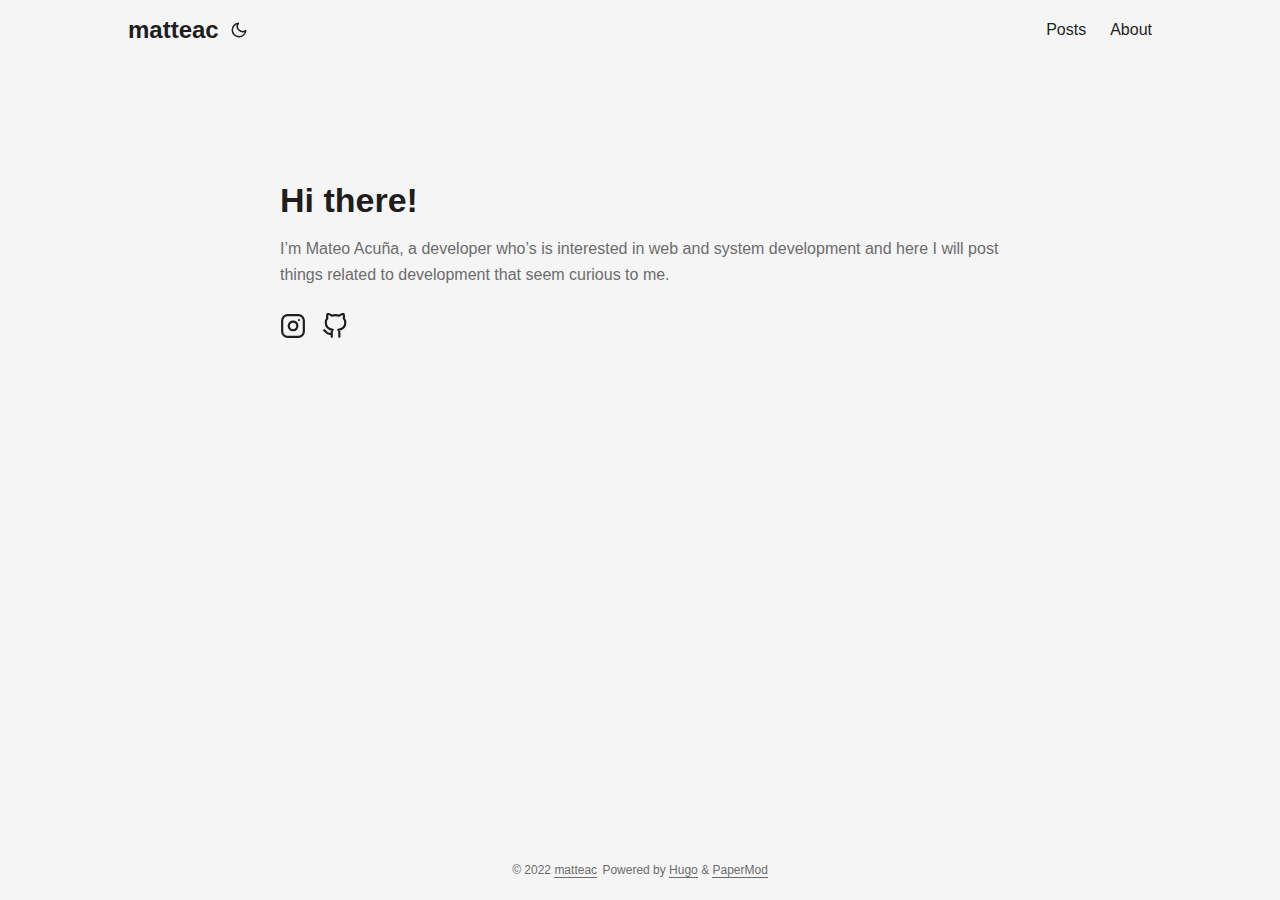
==== index.html @ 207a94a9 "_" ====
<!DOCTYPE html>
<html lang="en" dir="auto">

<head>
	<meta name="generator" content="Hugo 0.104.3" /><meta charset="utf-8">
<meta http-equiv="X-UA-Compatible" content="IE=edge">
<meta name="viewport" content="width=device-width, initial-scale=1, shrink-to-fit=no">
<meta name="robots" content="index, follow">
<title>matteac</title>

<meta name="description" content="">
<meta name="author" content="">
<link rel="canonical" href="https://matteac.github.io/">
<link crossorigin="anonymous" href="/assets/css/stylesheet.d14aed24764c28a12c6d45e40e3be982b000d5aaeb9db9fe483a40044fd19e97.css" integrity="sha256-0UrtJHZMKKEsbUXkDjvpgrAA1arrnbn&#43;SDpABE/Rnpc=" rel="preload stylesheet" as="style">
<link rel="icon" href="https://matteac.github.io/favicon.ico">
<link rel="icon" type="image/png" sizes="16x16" href="https://matteac.github.io/favicon-16x16.png">
<link rel="icon" type="image/png" sizes="32x32" href="https://matteac.github.io/favicon-32x32.png">
<link rel="apple-touch-icon" href="https://matteac.github.io/apple-touch-icon.png">
<link rel="mask-icon" href="https://matteac.github.io/safari-pinned-tab.svg">
<meta name="theme-color" content="#2e2e33">
<meta name="msapplication-TileColor" content="#2e2e33">
<link rel="alternate" type="application/rss+xml" href="https://matteac.github.io/index.xml">
<noscript>
    <style>
        #theme-toggle,
        .top-link {
            display: none;
        }

    </style>
    <style>
        @media (prefers-color-scheme: dark) {
            :root {
                --theme: rgb(29, 30, 32);
                --entry: rgb(46, 46, 51);
                --primary: rgb(218, 218, 219);
                --secondary: rgb(155, 156, 157);
                --tertiary: rgb(65, 66, 68);
                --content: rgb(196, 196, 197);
                --hljs-bg: rgb(46, 46, 51);
                --code-bg: rgb(55, 56, 62);
                --border: rgb(51, 51, 51);
            }

            .list {
                background: var(--theme);
            }

            .list:not(.dark)::-webkit-scrollbar-track {
                background: 0 0;
            }

            .list:not(.dark)::-webkit-scrollbar-thumb {
                border-color: var(--theme);
            }
        }

    </style>
</noscript><meta property="og:title" content="matteac" />
<meta property="og:description" content="" />
<meta property="og:type" content="website" />
<meta property="og:url" content="https://matteac.github.io/" />

<meta name="twitter:card" content="summary"/>
<meta name="twitter:title" content="matteac"/>
<meta name="twitter:description" content=""/>

<script type="application/ld+json">
{
  "@context": "https://schema.org",
  "@type": "Organization",
  "name": "matteac",
  "url": "https://matteac.github.io/",
  "description": "",
  "thumbnailUrl": "https://matteac.github.io/favicon.ico",
  "sameAs": [
      "https://www.instagram.com/s.u.n.c.h.i.l.d/", "https://github.com/matteac"
  ]
}
</script>
</head>

<body class="list" id="top">
<script>
    if (localStorage.getItem("pref-theme") === "dark") {
        document.body.classList.add('dark');
    } else if (localStorage.getItem("pref-theme") === "light") {
        document.body.classList.remove('dark')
    } else if (window.matchMedia('(prefers-color-scheme: dark)').matches) {
        document.body.classList.add('dark');
    }

</script>

<header class="header">
    <nav class="nav">
        <div class="logo">
            <a href="https://matteac.github.io/" accesskey="h" title="matteac (Alt + H)">matteac</a>
            <div class="logo-switches">
                <button id="theme-toggle" accesskey="t" title="(Alt + T)">
                    <svg id="moon" xmlns="http://www.w3.org/2000/svg" width="24" height="18" viewBox="0 0 24 24"
                        fill="none" stroke="currentColor" stroke-width="2" stroke-linecap="round"
                        stroke-linejoin="round">
                        <path d="M21 12.79A9 9 0 1 1 11.21 3 7 7 0 0 0 21 12.79z"></path>
                    </svg>
                    <svg id="sun" xmlns="http://www.w3.org/2000/svg" width="24" height="18" viewBox="0 0 24 24"
                        fill="none" stroke="currentColor" stroke-width="2" stroke-linecap="round"
                        stroke-linejoin="round">
                        <circle cx="12" cy="12" r="5"></circle>
                        <line x1="12" y1="1" x2="12" y2="3"></line>
                        <line x1="12" y1="21" x2="12" y2="23"></line>
                        <line x1="4.22" y1="4.22" x2="5.64" y2="5.64"></line>
                        <line x1="18.36" y1="18.36" x2="19.78" y2="19.78"></line>
                        <line x1="1" y1="12" x2="3" y2="12"></line>
                        <line x1="21" y1="12" x2="23" y2="12"></line>
                        <line x1="4.22" y1="19.78" x2="5.64" y2="18.36"></line>
                        <line x1="18.36" y1="5.64" x2="19.78" y2="4.22"></line>
                    </svg>
                </button>
            </div>
        </div>
        <ul id="menu">
            <li>
                <a href="https://matteac.github.io/posts" title="Posts">
                    <span>Posts</span>
                </a>
            </li>
            <li>
                <a href="https://matteac.github.io/about" title="About">
                    <span>About</span>
                </a>
            </li>
        </ul>
    </nav>
</header>
<main class="main"> 
<article class="first-entry home-info">
    <header class="entry-header">
        <h1>Hi there!</h1>
    </header>
    <div class="entry-content">
        I&rsquo;m Mateo Acuña, a developer who&rsquo;s is interested in web and system development and here I will post things related to development that seem curious to me.
    </div>
    <footer class="entry-footer">
        <div class="social-icons">
    <a href="https://www.instagram.com/s.u.n.c.h.i.l.d/" target="_blank" rel="noopener noreferrer me" title="Instagram">
        <svg xmlns="http://www.w3.org/2000/svg" viewBox="0 0 24 24" fill="none" stroke="currentColor" stroke-width="2"
    stroke-linecap="round" stroke-linejoin="round">
    <rect x="2" y="2" width="20" height="20" rx="5" ry="5"></rect>
    <path d="M16 11.37A4 4 0 1 1 12.63 8 4 4 0 0 1 16 11.37z"></path>
    <line x1="17.5" y1="6.5" x2="17.5" y2="6.5"></line>
</svg>
    </a>
    <a href="https://github.com/matteac" target="_blank" rel="noopener noreferrer me" title="Github">
        <svg xmlns="http://www.w3.org/2000/svg" viewBox="0 0 24 24" fill="none" stroke="currentColor" stroke-width="2"
    stroke-linecap="round" stroke-linejoin="round">
    <path
        d="M9 19c-5 1.5-5-2.5-7-3m14 6v-3.87a3.37 3.37 0 0 0-.94-2.61c3.14-.35 6.44-1.54 6.44-7A5.44 5.44 0 0 0 20 4.77 5.07 5.07 0 0 0 19.91 1S18.73.65 16 2.48a13.38 13.38 0 0 0-7 0C6.27.65 5.09 1 5.09 1A5.07 5.07 0 0 0 5 4.77a5.44 5.44 0 0 0-1.5 3.78c0 5.42 3.3 6.61 6.44 7A3.37 3.37 0 0 0 9 18.13V22">
    </path>
</svg>
    </a>
</div>

    </footer>
</article>
    </main>
    
<footer class="footer">
    <span>&copy; 2022 <a href="https://matteac.github.io/">matteac</a></span>
    <span>
        Powered by
        <a href="https://gohugo.io/" rel="noopener noreferrer" target="_blank">Hugo</a> &
        <a href="https://github.com/adityatelange/hugo-PaperMod/" rel="noopener" target="_blank">PaperMod</a>
    </span>
</footer>
<a href="#top" aria-label="go to top" title="Go to Top (Alt + G)" class="top-link" id="top-link" accesskey="g">
    <svg xmlns="http://www.w3.org/2000/svg" viewBox="0 0 12 6" fill="currentColor">
        <path d="M12 6H0l6-6z" />
    </svg>
</a>

<script>
    let menu = document.getElementById('menu')
    if (menu) {
        menu.scrollLeft = localStorage.getItem("menu-scroll-position");
        menu.onscroll = function () {
            localStorage.setItem("menu-scroll-position", menu.scrollLeft);
        }
    }

    document.querySelectorAll('a[href^="#"]').forEach(anchor => {
        anchor.addEventListener("click", function (e) {
            e.preventDefault();
            var id = this.getAttribute("href").substr(1);
            if (!window.matchMedia('(prefers-reduced-motion: reduce)').matches) {
                document.querySelector(`[id='${decodeURIComponent(id)}']`).scrollIntoView({
                    behavior: "smooth"
                });
            } else {
                document.querySelector(`[id='${decodeURIComponent(id)}']`).scrollIntoView();
            }
            if (id === "top") {
                history.replaceState(null, null, " ");
            } else {
                history.pushState(null, null, `#${id}`);
            }
        });
    });

</script>
<script>
    var mybutton = document.getElementById("top-link");
    window.onscroll = function () {
        if (document.body.scrollTop > 800 || document.documentElement.scrollTop > 800) {
            mybutton.style.visibility = "visible";
            mybutton.style.opacity = "1";
        } else {
            mybutton.style.visibility = "hidden";
            mybutton.style.opacity = "0";
        }
    };

</script>
<script>
    document.getElementById("theme-toggle").addEventListener("click", () => {
        if (document.body.className.includes("dark")) {
            document.body.classList.remove('dark');
            localStorage.setItem("pref-theme", 'light');
        } else {
            document.body.classList.add('dark');
            localStorage.setItem("pref-theme", 'dark');
        }
    })

</script>
</body>

</html>
---- assets/css/stylesheet.d14aed24764c28a12c6d45e40e3be982b000d5aaeb9db9fe483a40044fd19e97.css ----
/*
  PaperMod v6
  License: MIT https://github.com/adityatelange/hugo-PaperMod/blob/master/LICENSE
  Copyright (c) 2020 nanxiaobei and adityatelange
  Copyright (c) 2021-2022 adityatelange
*/
:root{--gap:24px;--content-gap:20px;--nav-width:1024px;--main-width:720px;--header-height:60px;--footer-height:60px;--radius:8px;--theme:rgb(255, 255, 255);--entry:rgb(255, 255, 255);--primary:rgb(30, 30, 30);--secondary:rgb(108, 108, 108);--tertiary:rgb(214, 214, 214);--content:rgb(31, 31, 31);--hljs-bg:rgb(28, 29, 33);--code-bg:rgb(245, 245, 245);--border:rgb(238, 238, 238)}.dark{--theme:rgb(29, 30, 32);--entry:rgb(46, 46, 51);--primary:rgb(218, 218, 219);--secondary:rgb(155, 156, 157);--tertiary:rgb(65, 66, 68);--content:rgb(196, 196, 197);--hljs-bg:rgb(46, 46, 51);--code-bg:rgb(55, 56, 62);--border:rgb(51, 51, 51)}.list{background:var(--code-bg)}.dark.list{background:var(--theme)}*,::after,::before{box-sizing:border-box}html{-webkit-tap-highlight-color:transparent;overflow-y:scroll}a,button,body,h1,h2,h3,h4,h5,h6{color:var(--primary)}body{font-family:-apple-system,BlinkMacSystemFont,segoe ui,Roboto,Oxygen,Ubuntu,Cantarell,open sans,helvetica neue,sans-serif;font-size:18px;line-height:1.6;word-break:break-word;background:var(--theme)}article,aside,figcaption,figure,footer,header,hgroup,main,nav,section,table{display:block}h1,h2,h3,h4,h5,h6{line-height:1.2}h1,h2,h3,h4,h5,h6,p{margin-top:0;margin-bottom:0}ul{padding:0}a{text-decoration:none}body,figure,ul{margin:0}table{width:100%;border-collapse:collapse;border-spacing:0;overflow-x:auto;word-break:keep-all}button,input,textarea{padding:0;font:inherit;background:0 0;border:0}input,textarea{outline:0}button,input[type=button],input[type=submit]{cursor:pointer}input:-webkit-autofill,textarea:-webkit-autofill{box-shadow:0 0 0 50px var(--theme)inset}img{display:block;max-width:100%}.not-found{position:absolute;left:0;right:0;height:80%;font-size:50px;font-weight:100;display:flex;flex-direction:column;align-items:center;justify-content:center;word-break:keep-all}.e404{font-size:120px;font-weight:700}.archive-posts{width:100%;font-size:16px}.archive-year{margin-top:40px}.archive-year:not(:last-of-type){border-bottom:2px solid var(--border)}.archive-month{display:flex;align-items:flex-start;padding:10px 0}.archive-month-header{margin:25px 0;width:200px}.archive-month:not(:last-of-type){border-bottom:1px solid var(--border)}.archive-entry{position:relative;padding:5px;margin:10px 0}.archive-entry-title{margin:5px 0;font-weight:400}.archive-count,.archive-meta{color:var(--secondary);font-size:14px}.footer,.top-link{font-size:12px;color:var(--secondary)}.footer{max-width:calc(var(--main-width) + var(--gap) * 2);margin:auto;padding:calc((var(--footer-height) - var(--gap))/2)var(--gap);text-align:center;line-height:24px}.footer span{margin-inline-start:1px;margin-inline-end:1px}.footer span:last-child{white-space:nowrap}.footer a{color:inherit;border-bottom:1px solid var(--secondary)}.footer a:hover{border-bottom:1px solid var(--primary)}.top-link{visibility:hidden;position:fixed;bottom:60px;right:30px;z-index:99;background:var(--tertiary);width:42px;height:42px;padding:12px;border-radius:64px;transition:visibility .5s,opacity .8s linear}.top-link,.top-link svg{filter:drop-shadow(0 0 0 var(--theme))}.footer a:hover,.top-link:hover{color:var(--primary)}.top-link:focus,#theme-toggle:focus{outline:0}.nav{display:flex;flex-wrap:wrap;justify-content:space-between;max-width:calc(var(--nav-width) + var(--gap) * 2);margin-inline-start:auto;margin-inline-end:auto;line-height:var(--header-height)}.nav a{display:block}.logo,#menu{display:flex;margin:auto var(--gap)}.logo{flex-wrap:inherit}.logo a{font-size:24px;font-weight:700}.logo a img,.logo a svg{display:inline;vertical-align:middle;pointer-events:none;transform:translate(0,-10%);border-radius:6px;margin-inline-end:8px}button#theme-toggle{font-size:26px;margin:auto 4px}body.dark #moon{vertical-align:middle;display:none}body:not(.dark) #sun{display:none}#menu{list-style:none;word-break:keep-all;overflow-x:auto;white-space:nowrap}#menu li+li{margin-inline-start:var(--gap)}#menu a{font-size:16px}#menu .active{font-weight:500;border-bottom:2px solid}.lang-switch li,.lang-switch ul,.logo-switches{display:inline-flex;margin:auto 4px}.lang-switch{display:flex;flex-wrap:inherit}.lang-switch a{margin:auto 3px;font-size:16px;font-weight:500}.logo-switches{flex-wrap:inherit}.main{position:relative;min-height:calc(100vh - var(--header-height) - var(--footer-height));max-width:calc(var(--main-width) + var(--gap) * 2);margin:auto;padding:var(--gap)}.page-header h1{font-size:40px}.pagination{display:flex}.pagination a{color:var(--theme);font-size:13px;line-height:36px;background:var(--primary);border-radius:calc(36px/2);padding:0 16px}.pagination .next{margin-inline-start:auto}.social-icons{padding:12px 0}.social-icons a:not(:last-of-type){margin-inline-end:12px}.social-icons a svg{height:26px;width:26px}code{direction:ltr}div.highlight,pre{position:relative}.copy-code{display:none;position:absolute;top:4px;right:4px;color:rgba(255,255,255,.8);background:rgba(78,78,78,.8);border-radius:var(--radius);padding:0 5px;font-size:14px;user-select:none}div.highlight:hover .copy-code,pre:hover .copy-code{display:block}.first-entry{position:relative;display:flex;flex-direction:column;justify-content:center;min-height:320px;margin:var(--gap)0 calc(var(--gap) * 2)}.first-entry .entry-header{overflow:hidden;display:-webkit-box;-webkit-box-orient:vertical;-webkit-line-clamp:3}.first-entry .entry-header h1{font-size:34px;line-height:1.3}.first-entry .entry-content{margin:14px 0;font-size:16px;-webkit-line-clamp:3}.first-entry .entry-footer{font-size:14px}.home-info .entry-content{-webkit-line-clamp:unset}.post-entry{position:relative;margin-bottom:var(--gap);padding:var(--gap);background:var(--entry);border-radius:var(--radius);transition:transform .1s;border:1px solid var(--border)}.post-entry:active{transform:scale(.96)}.tag-entry .entry-cover{display:none}.entry-header h2{font-size:24px;line-height:1.3}.entry-content{margin:8px 0;color:var(--secondary);font-size:14px;line-height:1.6;overflow:hidden;display:-webkit-box;-webkit-box-orient:vertical;-webkit-line-clamp:2}.entry-footer{color:var(--secondary);font-size:13px}.entry-link{position:absolute;left:0;right:0;top:0;bottom:0}.entry-cover,.entry-isdraft{font-size:14px;color:var(--secondary)}.entry-cover{margin-bottom:var(--gap);text-align:center}.entry-cover img{border-radius:var(--radius);pointer-events:none;width:100%;height:auto}.entry-cover a{color:var(--secondary);box-shadow:0 1px 0 var(--primary)}.page-header,.post-header{margin:24px auto var(--content-gap)}.post-title{margin-bottom:2px;font-size:40px}.post-description{margin-top:10px;margin-bottom:5px}.post-meta,.breadcrumbs{color:var(--secondary);font-size:14px;display:flex;flex-wrap:wrap}.post-meta .i18n_list li{display:inline-flex;list-style:none;margin:auto 3px;box-shadow:0 1px 0 var(--secondary)}.breadcrumbs a{font-size:16px}.post-content{color:var(--content)}.post-content h3,.post-content h4,.post-content h5,.post-content h6{margin:24px 0 16px}.post-content h1{margin:40px auto 32px;font-size:40px}.post-content h2{margin:32px auto 24px;font-size:32px}.post-content h3{font-size:24px}.post-content h4{font-size:16px}.post-content h5{font-size:14px}.post-content h6{font-size:12px}.post-content a,.toc a:hover{box-shadow:0 1px}.post-content a code{margin:auto 0;border-radius:0;box-shadow:0 -1px 0 var(--primary)inset}.post-content del{text-decoration:none;background:linear-gradient(to right,var(--primary) 100%,transparent 0)0/1px 1px repeat-x}.post-content dl,.post-content ol,.post-content p,.post-content figure,.post-content ul{margin-bottom:var(--content-gap)}.post-content ol,.post-content ul{padding-inline-start:20px}.post-content li{margin-top:5px}.post-content li p{margin-bottom:0}.post-content dl{display:flex;flex-wrap:wrap;margin:0}.post-content dt{width:25%;font-weight:700}.post-content dd{width:75%;margin-inline-start:0;padding-inline-start:10px}.post-content dd~dd,.post-content dt~dt{margin-top:10px}.post-content table{margin-bottom:32px}.post-content table th,.post-content table:not(.highlighttable,.highlight table,.gist .highlight) td{min-width:80px;padding:12px 8px;line-height:1.5;border-bottom:1px solid var(--border)}.post-content table th{font-size:14px;text-align:start}.post-content table:not(.highlighttable) td code:only-child{margin:auto 0}.post-content .highlight table{border-radius:var(--radius)}.post-content .highlight:not(table){margin:10px auto;background:var(--hljs-bg)!important;border-radius:var(--radius);direction:ltr}.post-content li>.highlight{margin-inline-end:0}.post-content ul pre{margin-inline-start:calc(var(--gap) * -2)}.post-content .highlight pre{margin:0}.post-content .highlighttable{table-layout:fixed}.post-content .highlighttable td:first-child{width:40px}.post-content .highlighttable td .linenodiv{padding-inline-end:0!important}.post-content .highlighttable td .highlight,.post-content .highlighttable td .linenodiv pre{margin-bottom:0}.post-content code{margin:auto 4px;padding:4px 6px;font-size:.78em;line-height:1.5;background:var(--code-bg);border-radius:2px}.post-content pre code{display:block;margin:auto 0;padding:10px;color:#d5d5d6;background:var(--hljs-bg)!important;border-radius:var(--radius);overflow-x:auto;word-break:break-all}.post-content blockquote{margin:20px 0;padding:0 14px;border-inline-start:3px solid var(--primary)}.post-content hr{margin:30px 0;height:2px;background:var(--tertiary);border:0}.post-content iframe{max-width:100%}.post-content img{border-radius:4px;margin:1rem 0}.post-content img[src*="#center"]{margin:1rem auto}.post-content figure.align-center{text-align:center}.post-content figure>figcaption{color:var(--primary);font-size:16px;font-weight:700;margin:8px 0 16px}.post-content figure>figcaption>p{color:var(--secondary);font-size:14px;font-weight:400}.toc{margin:0 2px 40px;border:1px solid var(--border);background:var(--code-bg);border-radius:var(--radius);padding:.4em}.dark .toc{background:var(--entry)}.toc details summary{cursor:zoom-in;margin-inline-start:20px}.toc details[open] summary{cursor:zoom-out}.toc .details{display:inline;font-weight:500}.toc .inner{margin:0 20px;padding:10px 20px}.toc li ul{margin-inline-start:var(--gap)}.toc summary:focus{outline:0}.post-footer{margin-top:56px}.post-tags li{display:inline-block;margin-inline-end:3px;margin-bottom:5px}.post-tags a,.share-buttons,.paginav{border-radius:var(--radius);background:var(--code-bg);border:1px solid var(--border)}.post-tags a{display:block;padding-inline-start:14px;padding-inline-end:14px;color:var(--secondary);font-size:14px;line-height:34px;background:var(--code-bg)}.post-tags a:hover,.paginav a:hover{background:var(--border)}.share-buttons{margin:14px 0;padding-inline-start:var(--radius);display:flex;justify-content:center;overflow-x:auto}.share-buttons a{margin-top:10px}.share-buttons a:not(:last-of-type){margin-inline-end:12px}h1:hover .anchor,h2:hover .anchor,h3:hover .anchor,h4:hover .anchor,h5:hover .anchor,h6:hover .anchor{display:inline-flex;color:var(--secondary);margin-inline-start:8px;font-weight:500;user-select:none}.paginav{margin:10px 0;display:flex;line-height:30px;border-radius:var(--radius)}.paginav a{padding-inline-start:14px;padding-inline-end:14px;border-radius:var(--radius)}.paginav .title{letter-spacing:1px;text-transform:uppercase;font-size:small;color:var(--secondary)}.paginav .prev,.paginav .next{width:50%}.paginav span:hover:not(.title){box-shadow:0 1px}.paginav .next{margin-inline-start:auto;text-align:right}[dir=rtl] .paginav .next{text-align:left}h1>a>svg{display:inline}img.in-text{display:inline;margin:auto}.buttons,.main .profile{display:flex;justify-content:center}.main .profile{align-items:center;min-height:calc(100vh - var(--header-height) - var(--footer-height) - (var(--gap) * 2));text-align:center}.profile .profile_inner h1{padding:12px 0}.profile img{display:inline-table;border-radius:50%}.buttons{flex-wrap:wrap;max-width:400px;margin:0 auto}.button{background:var(--tertiary);border-radius:var(--radius);margin:8px;padding:6px;transition:transform .1s}.button-inner{padding:0 8px}.button:active{transform:scale(.96)}#searchbox input{padding:4px 10px;width:100%;color:var(--primary);font-weight:700;border:2px solid var(--tertiary);border-radius:var(--radius)}#searchbox input:focus{border-color:var(--secondary)}#searchResults li{list-style:none;border-radius:var(--radius);padding:10px;margin:10px 0;position:relative;font-weight:500}#searchResults{margin:10px 0;width:100%}#searchResults li:active{transition:transform .1s;transform:scale(.98)}#searchResults a{position:absolute;width:100%;height:100%;top:0;left:0;outline:none}#searchResults .focus{transform:scale(.98);border:2px solid var(--tertiary)}.terms-tags li{display:inline-block;margin:10px;font-weight:500}.terms-tags a{display:block;padding:3px 10px;background:var(--tertiary);border-radius:6px;transition:transform .1s}.terms-tags a:active{background:var(--tertiary);transform:scale(.96)}.hljs-comment,.hljs-quote{color:#b6b18b}.hljs-deletion,.hljs-name,.hljs-regexp,.hljs-selector-class,.hljs-selector-id,.hljs-tag,.hljs-template-variable,.hljs-variable{color:#eb3c54}.hljs-built_in,.hljs-builtin-name,.hljs-link,.hljs-literal,.hljs-meta,.hljs-number,.hljs-params,.hljs-type{color:#e7ce56}.hljs-attribute{color:#ee7c2b}.hljs-addition,.hljs-bullet,.hljs-string,.hljs-symbol{color:#4fb4d7}.hljs-section,.hljs-title{color:#78bb65}.hljs-keyword,.hljs-selector-tag{color:#b45ea4}.hljs{display:block;overflow-x:auto;background:#1c1d21;color:#c0c5ce;padding:.5em}.hljs-emphasis{font-style:italic}.hljs-strong{font-weight:700}::-webkit-scrollbar-track{background:0 0}.list:not(.dark)::-webkit-scrollbar-track{background:var(--code-bg)}::-webkit-scrollbar-thumb{background:var(--tertiary);border:5px solid var(--theme);border-radius:var(--radius)}.list:not(.dark)::-webkit-scrollbar-thumb{border:5px solid var(--code-bg)}::-webkit-scrollbar-thumb:hover{background:var(--secondary)}::-webkit-scrollbar:not(.highlighttable,.highlight table,.gist .highlight){background:var(--theme)}.post-content .highlighttable td .highlight pre code::-webkit-scrollbar{display:none}.post-content :not(table) ::-webkit-scrollbar-thumb{border:2px solid var(--hljs-bg);background:#717175}.post-content :not(table) ::-webkit-scrollbar-thumb:hover{background:#a3a3a5}.gist table::-webkit-scrollbar-thumb{border:2px solid #fff;background:#adadad}.gist table::-webkit-scrollbar-thumb:hover{background:#707070}.post-content table::-webkit-scrollbar-thumb{border-width:2px}@media screen and (min-width:768px){::-webkit-scrollbar{width:19px;height:11px}}@media screen and (max-width:768px){:root{--gap:14px}.profile img{transform:scale(.85)}.first-entry{min-height:260px}.archive-month{flex-direction:column}.archive-year{margin-top:20px}.footer{padding:calc((var(--footer-height) - var(--gap) - 10px)/2)var(--gap)}}@media screen and (max-width:900px){.list .top-link{transform:translateY(-5rem)}}@media(prefers-reduced-motion){.terms-tags a:active,.button:active,.post-entry:active,.top-link,#searchResults .focus,#searchResults li:active{transform:none}}
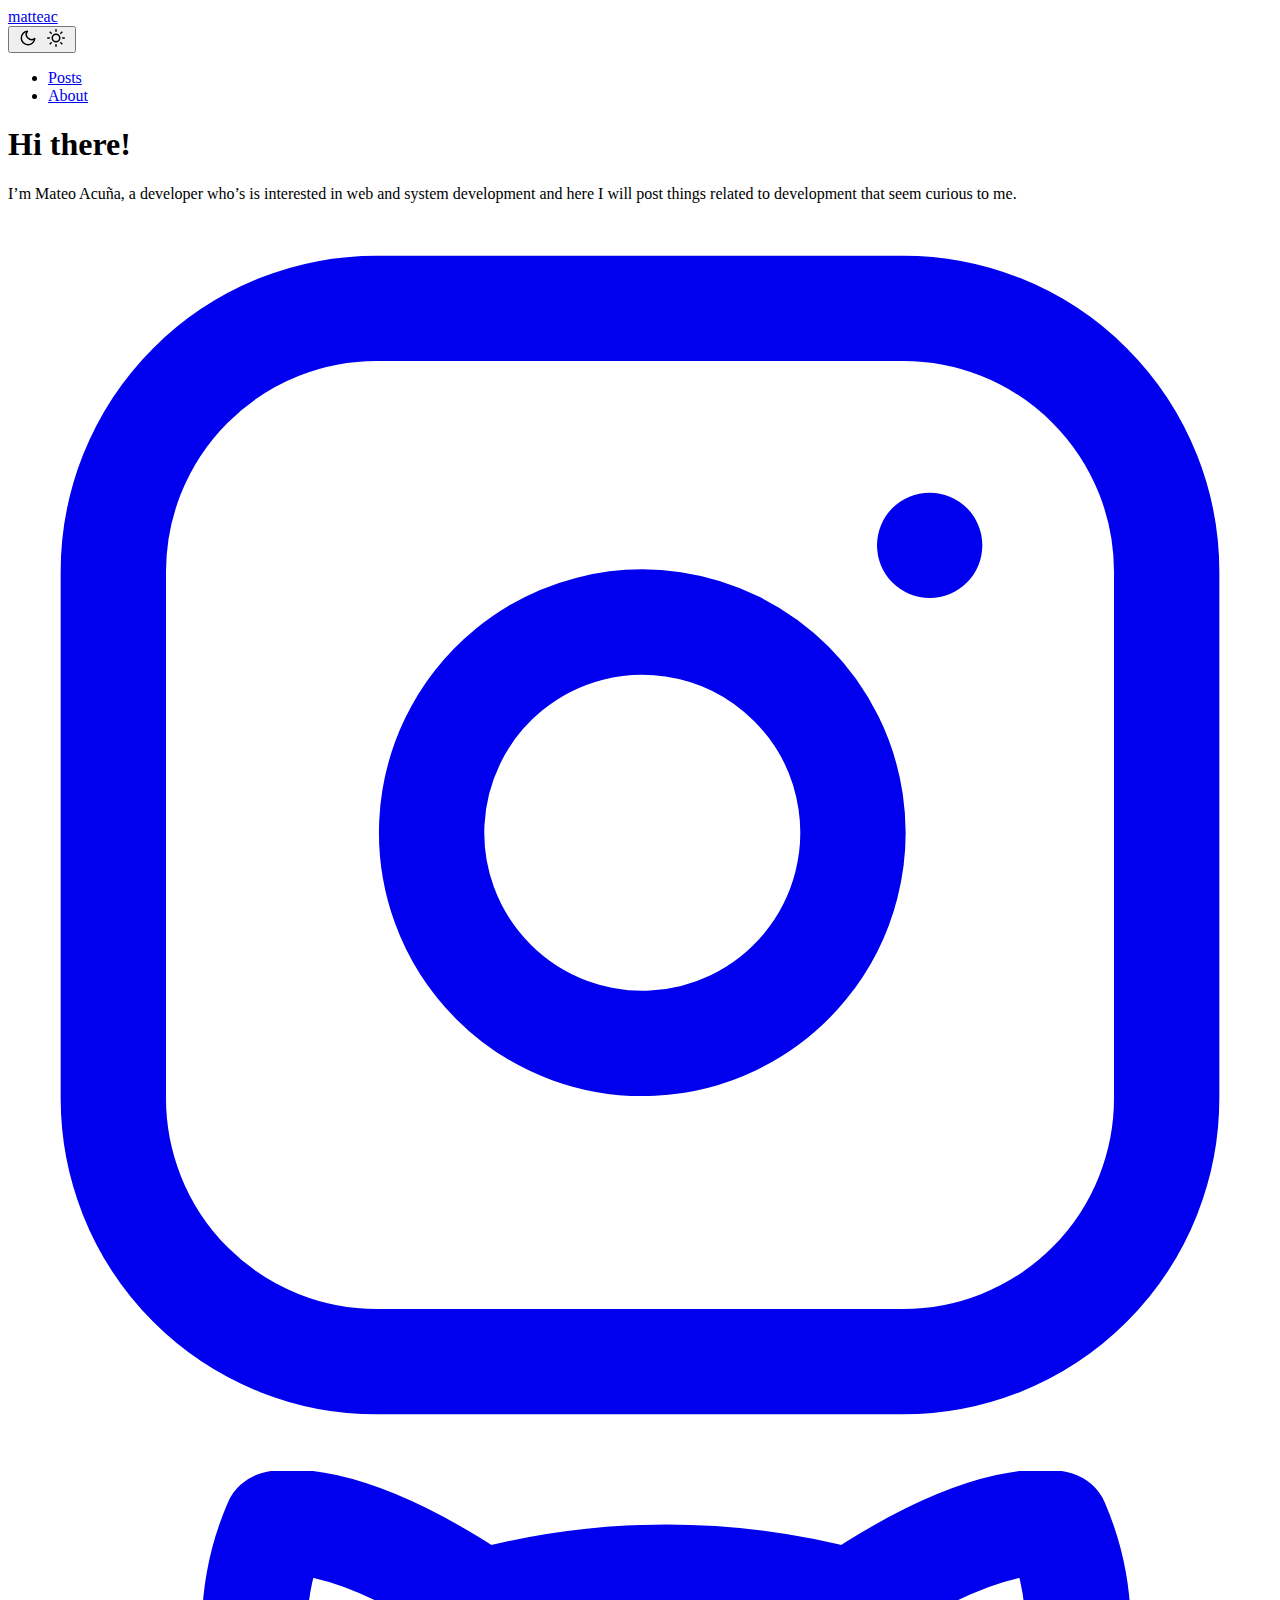
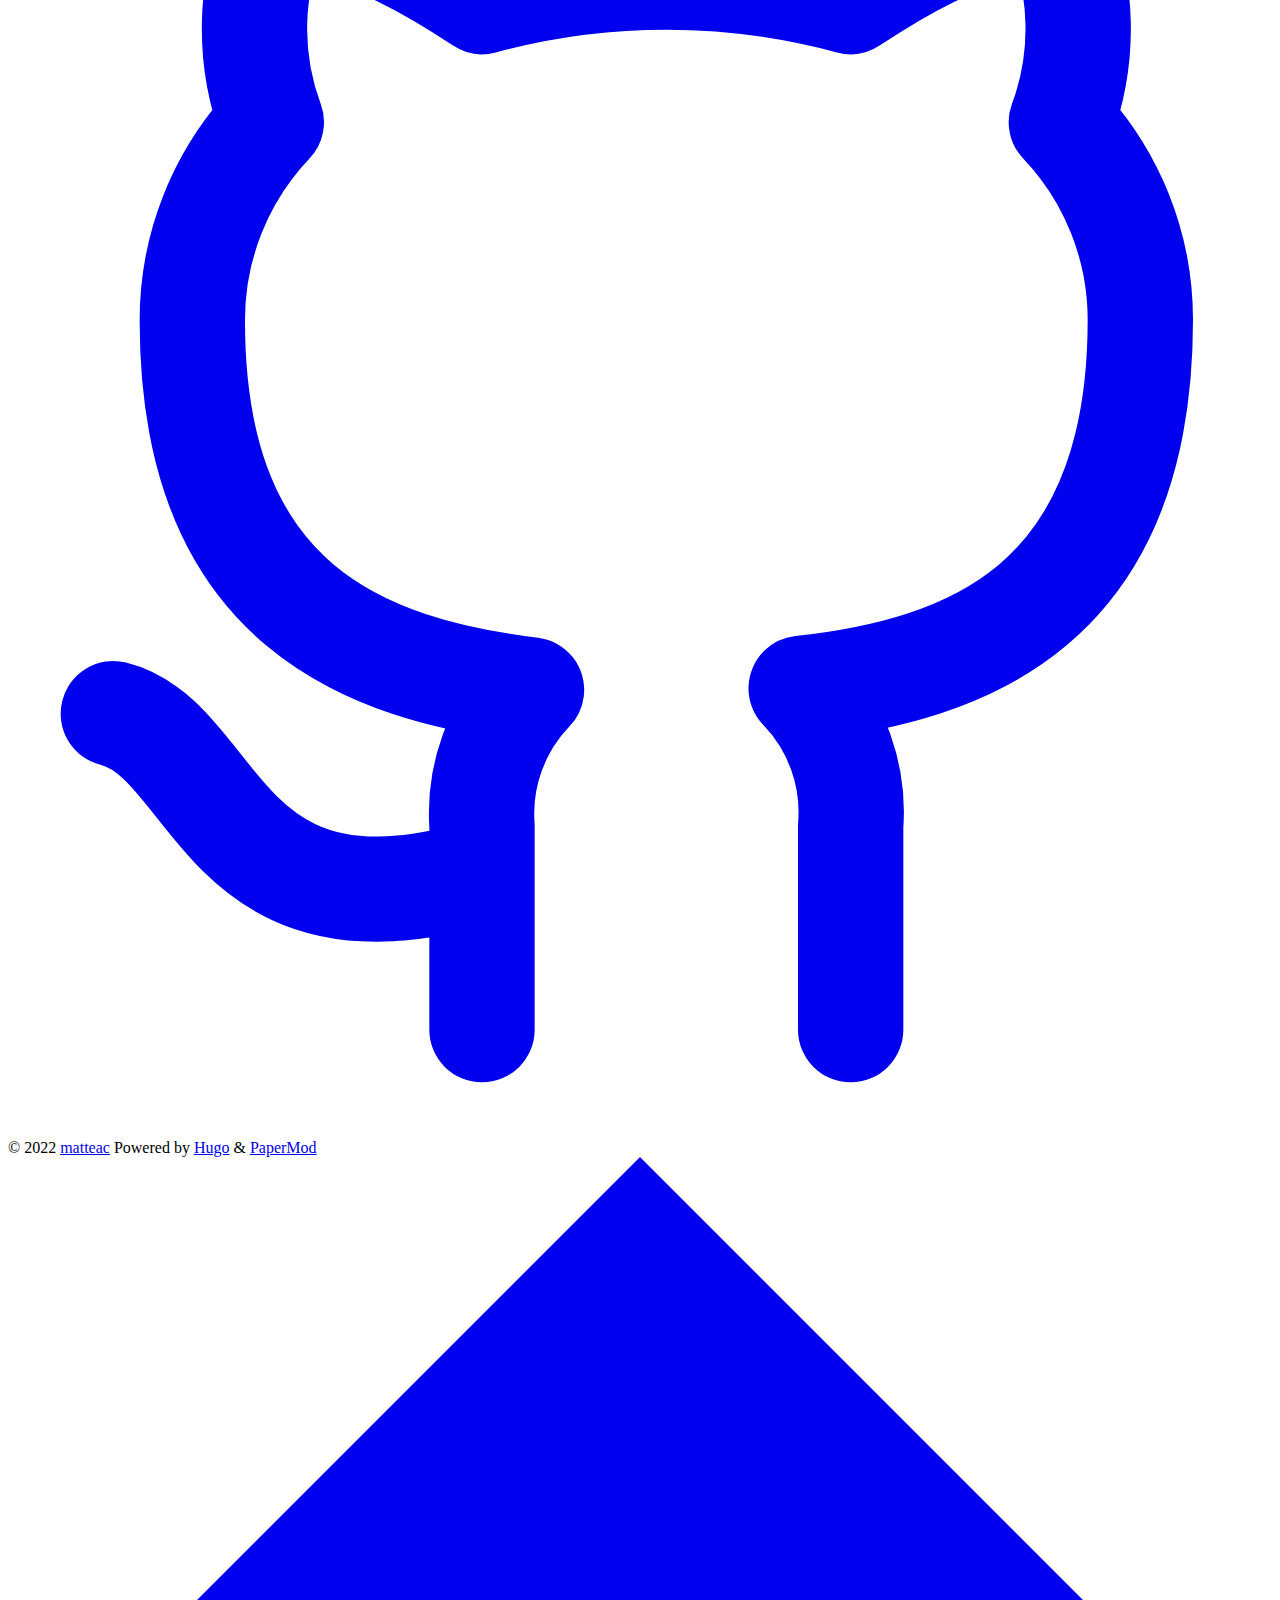
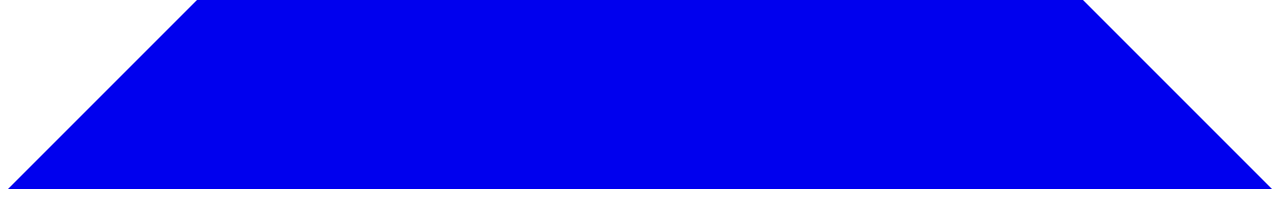
==== commit fe985e97: "_" ====
--- a/index.html
+++ b/index.html
@@ -10,16 +10,16 @@
 
 <meta name="description" content="">
 <meta name="author" content="">
-<link rel="canonical" href="https://matteac.github.io/">
-<link crossorigin="anonymous" href="/assets/css/stylesheet.d14aed24764c28a12c6d45e40e3be982b000d5aaeb9db9fe483a40044fd19e97.css" integrity="sha256-0UrtJHZMKKEsbUXkDjvpgrAA1arrnbn&#43;SDpABE/Rnpc=" rel="preload stylesheet" as="style">
-<link rel="icon" href="https://matteac.github.io/favicon.ico">
-<link rel="icon" type="image/png" sizes="16x16" href="https://matteac.github.io/favicon-16x16.png">
-<link rel="icon" type="image/png" sizes="32x32" href="https://matteac.github.io/favicon-32x32.png">
-<link rel="apple-touch-icon" href="https://matteac.github.io/apple-touch-icon.png">
-<link rel="mask-icon" href="https://matteac.github.io/safari-pinned-tab.svg">
+<link rel="canonical" href="https://matteac.github.io/blog/">
+<link crossorigin="anonymous" href="/blog/assets/css/stylesheet.d14aed24764c28a12c6d45e40e3be982b000d5aaeb9db9fe483a40044fd19e97.css" integrity="sha256-0UrtJHZMKKEsbUXkDjvpgrAA1arrnbn&#43;SDpABE/Rnpc=" rel="preload stylesheet" as="style">
+<link rel="icon" href="https://matteac.github.io/blog/favicon.ico">
+<link rel="icon" type="image/png" sizes="16x16" href="https://matteac.github.io/blog/favicon-16x16.png">
+<link rel="icon" type="image/png" sizes="32x32" href="https://matteac.github.io/blog/favicon-32x32.png">
+<link rel="apple-touch-icon" href="https://matteac.github.io/blog/apple-touch-icon.png">
+<link rel="mask-icon" href="https://matteac.github.io/blog/safari-pinned-tab.svg">
 <meta name="theme-color" content="#2e2e33">
 <meta name="msapplication-TileColor" content="#2e2e33">
-<link rel="alternate" type="application/rss+xml" href="https://matteac.github.io/index.xml">
+<link rel="alternate" type="application/rss+xml" href="https://matteac.github.io/blog/index.xml">
 <noscript>
     <style>
         #theme-toggle,
@@ -59,7 +59,7 @@
 </noscript><meta property="og:title" content="matteac" />
 <meta property="og:description" content="" />
 <meta property="og:type" content="website" />
-<meta property="og:url" content="https://matteac.github.io/" />
+<meta property="og:url" content="https://matteac.github.io/blog/" />
 
 <meta name="twitter:card" content="summary"/>
 <meta name="twitter:title" content="matteac"/>
@@ -70,9 +70,9 @@
   "@context": "https://schema.org",
   "@type": "Organization",
   "name": "matteac",
-  "url": "https://matteac.github.io/",
+  "url": "https://matteac.github.io/blog",
   "description": "",
-  "thumbnailUrl": "https://matteac.github.io/favicon.ico",
+  "thumbnailUrl": "https://matteac.github.io/blog/favicon.ico",
   "sameAs": [
       "https://www.instagram.com/s.u.n.c.h.i.l.d/", "https://github.com/matteac"
   ]
@@ -95,7 +95,7 @@
 <header class="header">
     <nav class="nav">
         <div class="logo">
-            <a href="https://matteac.github.io/" accesskey="h" title="matteac (Alt + H)">matteac</a>
+            <a href="https://matteac.github.io/blog" accesskey="h" title="matteac (Alt + H)">matteac</a>
             <div class="logo-switches">
                 <button id="theme-toggle" accesskey="t" title="(Alt + T)">
                     <svg id="moon" xmlns="http://www.w3.org/2000/svg" width="24" height="18" viewBox="0 0 24 24"
@@ -121,12 +121,12 @@
         </div>
         <ul id="menu">
             <li>
-                <a href="https://matteac.github.io/posts" title="Posts">
+                <a href="https://matteac.github.io/blog/posts" title="Posts">
                     <span>Posts</span>
                 </a>
             </li>
             <li>
-                <a href="https://matteac.github.io/about" title="About">
+                <a href="https://matteac.github.io/blog/about" title="About">
                     <span>About</span>
                 </a>
             </li>
@@ -166,7 +166,7 @@
     </main>
     
 <footer class="footer">
-    <span>&copy; 2022 <a href="https://matteac.github.io/">matteac</a></span>
+    <span>&copy; 2022 <a href="https://matteac.github.io/blog">matteac</a></span>
     <span>
         Powered by
         <a href="https://gohugo.io/" rel="noopener noreferrer" target="_blank">Hugo</a> &
